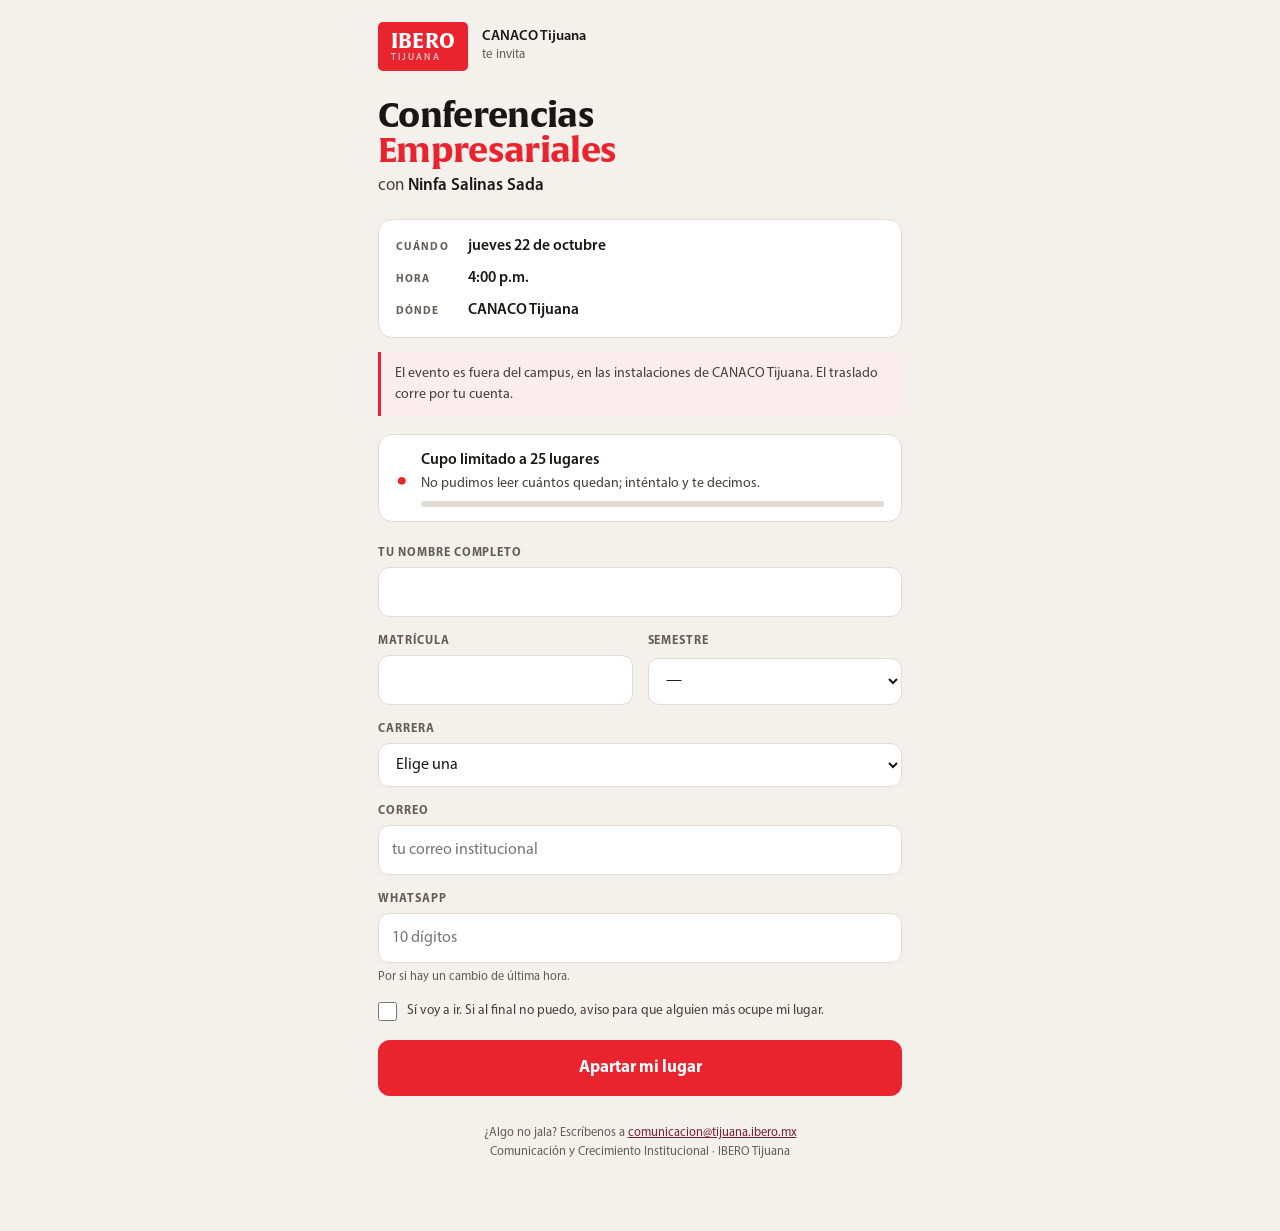
==== index.html @ 6ecba8ef "Registro para las Conferencias Empresariales de CANACO CANACO invita a 25 estudiantes de la IBERO al" ====
<!DOCTYPE html>
<html lang="es">
<head>
<meta charset="utf-8">
<meta name="viewport" content="width=device-width, initial-scale=1">
<title>Regístrate · Conferencias Empresariales CANACO · IBERO Tijuana</title>
<meta name="description" content="25 lugares para estudiantes de IBERO Tijuana en las Conferencias Empresariales de CANACO con Ninfa Salinas Sada.">
<meta name="theme-color" content="#EA242F">
<link rel="stylesheet" href="tipografia.css">
<link rel="stylesheet" href="estilos.css">
</head>
<body>

<div class="hoja" id="hoja">

  <div class="marcas">
    <div class="ibero">IBERO<small>TIJUANA</small></div>
    <div class="invita"><b id="invita">CANACO Tijuana</b>te invita</div>
  </div>

  <h1 id="titulo">Conferencias <em>Empresariales</em></h1>
  <p class="con">con <b id="con">Ninfa Salinas Sada</b></p>

  <div class="cuando">
    <div><span class="et">Cuándo</span><b id="cuando"></b></div>
    <div><span class="et">Hora</span><b id="hora"></b></div>
    <div><span class="et">Dónde</span><b id="donde"></b></div>
  </div>

  <p class="aviso" id="aviso"></p>

  <div class="lugares" id="lugares">
    <div class="n" id="quedan">··</div>
    <div class="q" style="flex:1">
      <b id="quedanTexto">Cargando lugares…</b>
      <span id="quedanPie"></span>
      <div class="barra"><i id="barra" style="width:0%"></i></div>
    </div>
  </div>

  <!-- ── el formulario ── -->
  <form id="forma" novalidate hidden>
    <div class="campo" id="c_nombre">
      <label for="nombre">Tu nombre completo</label>
      <input id="nombre" name="nombre" type="text" autocomplete="name" maxlength="120">
      <span class="error">Escribe tu nombre completo.</span>
    </div>

    <div class="dos">
      <div class="campo" id="c_matricula">
        <label for="matricula">Matrícula</label>
        <input id="matricula" name="matricula" type="text" inputmode="numeric" maxlength="20">
        <span class="error">Falta tu matrícula.</span>
      </div>
      <div class="campo" id="c_semestre">
        <label for="semestre">Semestre</label>
        <select id="semestre" name="semestre"></select>
        <span class="error">Elige tu semestre.</span>
      </div>
    </div>

    <div class="campo" id="c_carrera">
      <label for="carrera">Carrera</label>
      <select id="carrera" name="carrera"></select>
      <span class="error">Elige tu carrera.</span>
    </div>

    <div class="campo" id="c_correo">
      <label for="correo">Correo</label>
      <input id="correo" name="correo" type="email" autocomplete="email" maxlength="120"
             placeholder="tu correo institucional">
      <span class="error">Revisa tu correo: algo no cuadra.</span>
    </div>

    <div class="campo" id="c_telefono">
      <label for="telefono">WhatsApp</label>
      <input id="telefono" name="telefono" type="tel" inputmode="numeric"
             autocomplete="tel" maxlength="20" placeholder="10 dígitos">
      <span class="pista">Por si hay un cambio de última hora.</span>
      <span class="error">Son 10 dígitos, sin lada de país.</span>
    </div>

    <label class="acepto" id="c_acepto">
      <input type="checkbox" id="acepto">
      <span>Sí voy a ir. Si al final no puedo, aviso para que alguien más
            ocupe mi lugar.</span>
    </label>

    <div class="falla" id="falla"></div>

    <button type="submit" class="ir" id="enviar">Apartar mi lugar</button>
  </form>

  <!-- ── ya quedaste / ya no hay ── -->
  <div id="final"></div>

  <p class="pie" id="pie"></p>
</div>

<script src="config.js"></script>
<script src="formulario.js"></script>
</body>
</html>
---- tipografia.css ----
/* Tipografía institucional · copiada tal cual de LA PIZARRA/web/herramientas/generador-piezas.html
   (Alverata 400/700 y MyriadIbero 400/600/700, con acentos completos). No se regenera. */
@font-face{font-family:'Alverata';src:url([data-uri]) format('woff2');font-weight:400;font-style:normal;font-display:block}
@font-face{font-family:'Alverata';src:url([data-uri]) format('woff2');font-weight:700;font-style:normal;font-display:block}
@font-face{font-family:'MyriadIbero';src:url([data-uri]) format('woff2');font-weight:400;font-style:normal;font-display:block}
@font-face{font-family:'MyriadIbero';src:url([data-uri]) format('woff2');font-weight:600;font-style:normal;font-display:block}
@font-face{font-family:'MyriadIbero';src:url([data-uri]) format('woff2');font-weight:700;font-style:normal;font-display:block}
---- estilos.css ----
/* ═══════════════════════════════════════════════════════════
   Conferencias CANACO · registro
   Paleta institucional: rojo vivo para lo que invita, vino para
   lo que pesa, gris y blanco para todo lo demás. Nada de naranja.
   Hecho para el celular primero: lo van a abrir escaneando un QR.
   ═══════════════════════════════════════════════════════════ */

:root{
  --rojo:#EA242F; --vino:#7B1E2E;
  --tinta:#191713; --tinta-media:#463F38; --tinta-tenue:#655C54;
  --papel:#FFFFFF; --capa:#F4F1ED; --linea:#E2DBD4; --velo:#FBEDEE;
  --ok:#2E6B41; --ok-velo:#E7F0E9;
  --titulos:'Alverata',Georgia,serif;
  --texto:'MyriadIbero','Segoe UI',system-ui,sans-serif;
}

*{box-sizing:border-box;margin:0;padding:0}
/* Un 'form{display:grid}' le gana por especificidad al [hidden] del
   navegador, y el formulario se quedaba visible DEBAJO de la
   confirmación. Ya pasó una vez: va con !important. */
[hidden]{display:none !important}
body{
  font-family:var(--texto);background:var(--capa);color:var(--tinta);
  line-height:1.5;-webkit-font-smoothing:antialiased;
}
.hoja{max-width:560px;margin:0 auto;padding:22px 18px 70px}

/* ── Cabecera ─────────────────────────────────────────── */
.marcas{display:flex;align-items:center;gap:14px;margin-bottom:26px}
.marcas .ibero{background:var(--rojo);color:#fff;padding:8px 13px;border-radius:5px;
  font-family:var(--titulos);font-weight:700;font-size:21px;line-height:1;letter-spacing:.01em}
.marcas .ibero small{display:block;font-family:var(--texto);font-weight:400;
  font-size:9.5px;letter-spacing:.22em;margin-top:2px}
.marcas .invita{font-size:13px;color:var(--tinta-tenue);line-height:1.3}
.marcas .invita b{display:block;color:var(--tinta);font-size:14.5px;font-weight:600}

h1{font-family:var(--titulos);font-size:34px;line-height:1.04;letter-spacing:-.02em;
  font-weight:700;margin-bottom:6px}
h1 em{font-style:normal;color:var(--rojo);display:block}
.con{font-size:17px;color:var(--tinta-media);margin-bottom:20px}
.con b{color:var(--tinta);font-weight:600}

/* ── Los datos del evento ─────────────────────────────── */
.cuando{display:grid;gap:9px;background:var(--papel);border:1px solid var(--linea);
  border-radius:14px;padding:15px 17px;margin-bottom:14px}
.cuando div{display:flex;align-items:baseline;gap:10px;font-size:15.5px}
.cuando .et{font-size:11px;text-transform:uppercase;letter-spacing:.1em;
  color:var(--tinta-tenue);font-weight:700;min-width:62px}
.cuando b{font-weight:600}

.aviso{background:var(--velo);border-left:3px solid var(--rojo);border-radius:0 10px 10px 0;
  padding:11px 14px;font-size:14px;color:var(--tinta-media);margin-bottom:18px}

/* ── El contador de lugares ───────────────────────────── */
.lugares{display:flex;align-items:center;gap:13px;background:var(--papel);
  border:1px solid var(--linea);border-radius:14px;padding:14px 17px;margin-bottom:22px}
.lugares .n{font-family:var(--titulos);font-size:38px;font-weight:700;line-height:1;
  color:var(--rojo);font-variant-numeric:tabular-nums}
.lugares .q{font-size:14px;color:var(--tinta-media)}
.lugares .q b{display:block;color:var(--tinta);font-size:15.5px;font-weight:600}
.lugares.pocos .n{color:var(--vino)}
.lugares.lleno{background:var(--velo);border-color:var(--rojo)}
.lugares.lleno .n{font-size:26px}
.barra{height:6px;background:var(--linea);border-radius:99px;overflow:hidden;margin-top:7px}
.barra i{display:block;height:100%;background:var(--rojo);border-radius:99px;
  transition:width .4s ease}

/* ── El formulario ────────────────────────────────────── */
form{display:grid;gap:15px}
.campo{display:grid;gap:5px}
.campo label{font-size:12px;text-transform:uppercase;letter-spacing:.08em;
  font-weight:700;color:var(--tinta-tenue)}
.campo input,.campo select{
  font:inherit;font-size:16px;color:var(--tinta);background:var(--papel);
  border:1px solid var(--linea);border-radius:11px;padding:12px 13px;width:100%;
}
.campo input:focus,.campo select:focus{outline:2px solid var(--rojo);outline-offset:1px;
  border-color:var(--rojo)}
.campo .pista{font-size:12.5px;color:var(--tinta-tenue)}
.dos{display:grid;grid-template-columns:1fr 1fr;gap:15px}
.campo.mal input,.campo.mal select{border-color:var(--rojo);background:var(--velo)}
.campo .error{font-size:12.5px;color:var(--rojo);font-weight:600;display:none}
.campo.mal .error{display:block}

.acepto{display:flex;gap:10px;align-items:flex-start;font-size:13.5px;
  color:var(--tinta-media);line-height:1.45}
.acepto input{width:19px;height:19px;flex:none;margin-top:1px;accent-color:var(--rojo)}

button.ir{
  font:inherit;font-size:17px;font-weight:700;cursor:pointer;color:#fff;
  background:var(--rojo);border:0;border-radius:12px;padding:15px;margin-top:4px;
}
button.ir:hover{background:var(--vino)}
button.ir:disabled{background:var(--tinta-tenue);cursor:default}

.falla{display:none;background:var(--velo);border:1px solid var(--rojo);border-radius:11px;
  padding:12px 14px;font-size:14px;color:var(--vino)}
.falla.visible{display:block}

/* ── Ya quedaste / ya no hay lugar ────────────────────── */
.final{background:var(--papel);border-radius:18px;padding:30px 24px;text-align:center;
  border:1px solid var(--linea)}
.final .sello{width:62px;height:62px;border-radius:50%;background:var(--ok-velo);
  display:flex;align-items:center;justify-content:center;margin:0 auto 16px}
.final .sello svg{width:32px;height:32px;fill:none;stroke:var(--ok);stroke-width:2.6;
  stroke-linecap:round;stroke-linejoin:round}
.final.no .sello{background:var(--velo)}
.final.no .sello svg{stroke:var(--rojo)}
.final h2{font-family:var(--titulos);font-size:27px;line-height:1.1;margin-bottom:10px}
.final p{font-size:15.5px;color:var(--tinta-media);margin-bottom:12px}
.final .tuLugar{font-family:var(--titulos);font-size:52px;font-weight:700;color:var(--rojo);
  line-height:1;margin:6px 0 2px}
.final .folio{display:inline-block;font-size:13px;letter-spacing:.14em;font-weight:700;
  background:var(--capa);border-radius:8px;padding:7px 14px;margin-top:8px;color:var(--tinta-media)}
.final .recuerda{text-align:left;background:var(--capa);border-radius:12px;padding:14px 16px;
  margin-top:20px;font-size:14px;color:var(--tinta-media);display:grid;gap:7px}
.final .recuerda b{color:var(--tinta)}

.pie{margin-top:28px;font-size:12.5px;color:var(--tinta-tenue);text-align:center;line-height:1.5}
.pie a{color:var(--vino)}

.prueba{position:fixed;right:12px;bottom:12px;background:var(--vino);color:#fff;
  font-size:11px;font-weight:700;letter-spacing:.12em;padding:6px 11px;border-radius:99px;z-index:9}

@media (max-width:420px){
  h1{font-size:29px}
  .dos{grid-template-columns:1fr}
}
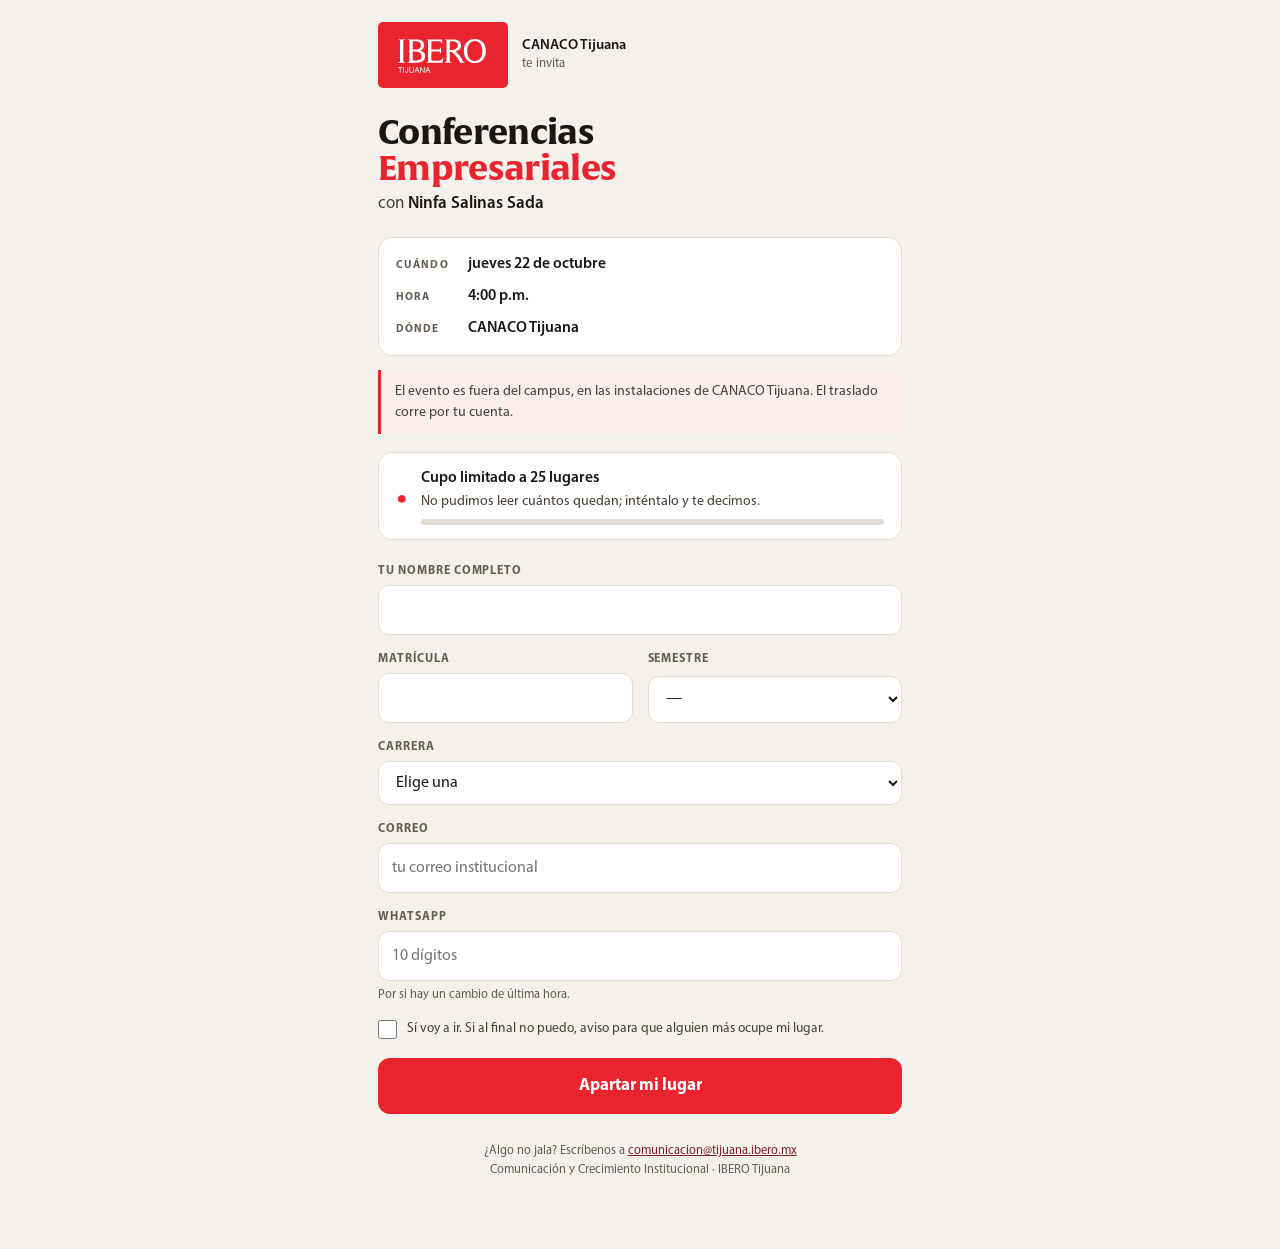
==== commit f2bc30de: "El logotipo oficial, no una imitacion en CSS Lo habia dibujado con una caja roja y texto: parecido d" ====
--- a/index.html
+++ b/index.html
@@ -1,103 +1,103 @@
-<!DOCTYPE html>
-<html lang="es">
-<head>
-<meta charset="utf-8">
-<meta name="viewport" content="width=device-width, initial-scale=1">
-<title>Regístrate · Conferencias Empresariales CANACO · IBERO Tijuana</title>
-<meta name="description" content="25 lugares para estudiantes de IBERO Tijuana en las Conferencias Empresariales de CANACO con Ninfa Salinas Sada.">
-<meta name="theme-color" content="#EA242F">
-<link rel="stylesheet" href="tipografia.css">
-<link rel="stylesheet" href="estilos.css">
-</head>
-<body>
-
-<div class="hoja" id="hoja">
-
-  <div class="marcas">
-    <div class="ibero">IBERO<small>TIJUANA</small></div>
-    <div class="invita"><b id="invita">CANACO Tijuana</b>te invita</div>
-  </div>
-
-  <h1 id="titulo">Conferencias <em>Empresariales</em></h1>
-  <p class="con">con <b id="con">Ninfa Salinas Sada</b></p>
-
-  <div class="cuando">
-    <div><span class="et">Cuándo</span><b id="cuando"></b></div>
-    <div><span class="et">Hora</span><b id="hora"></b></div>
-    <div><span class="et">Dónde</span><b id="donde"></b></div>
-  </div>
-
-  <p class="aviso" id="aviso"></p>
-
-  <div class="lugares" id="lugares">
-    <div class="n" id="quedan">··</div>
-    <div class="q" style="flex:1">
-      <b id="quedanTexto">Cargando lugares…</b>
-      <span id="quedanPie"></span>
-      <div class="barra"><i id="barra" style="width:0%"></i></div>
-    </div>
-  </div>
-
-  <!-- ── el formulario ── -->
-  <form id="forma" novalidate hidden>
-    <div class="campo" id="c_nombre">
-      <label for="nombre">Tu nombre completo</label>
-      <input id="nombre" name="nombre" type="text" autocomplete="name" maxlength="120">
-      <span class="error">Escribe tu nombre completo.</span>
-    </div>
-
-    <div class="dos">
-      <div class="campo" id="c_matricula">
-        <label for="matricula">Matrícula</label>
-        <input id="matricula" name="matricula" type="text" inputmode="numeric" maxlength="20">
-        <span class="error">Falta tu matrícula.</span>
-      </div>
-      <div class="campo" id="c_semestre">
-        <label for="semestre">Semestre</label>
-        <select id="semestre" name="semestre"></select>
-        <span class="error">Elige tu semestre.</span>
-      </div>
-    </div>
-
-    <div class="campo" id="c_carrera">
-      <label for="carrera">Carrera</label>
-      <select id="carrera" name="carrera"></select>
-      <span class="error">Elige tu carrera.</span>
-    </div>
-
-    <div class="campo" id="c_correo">
-      <label for="correo">Correo</label>
-      <input id="correo" name="correo" type="email" autocomplete="email" maxlength="120"
-             placeholder="tu correo institucional">
-      <span class="error">Revisa tu correo: algo no cuadra.</span>
-    </div>
-
-    <div class="campo" id="c_telefono">
-      <label for="telefono">WhatsApp</label>
-      <input id="telefono" name="telefono" type="tel" inputmode="numeric"
-             autocomplete="tel" maxlength="20" placeholder="10 dígitos">
-      <span class="pista">Por si hay un cambio de última hora.</span>
-      <span class="error">Son 10 dígitos, sin lada de país.</span>
-    </div>
-
-    <label class="acepto" id="c_acepto">
-      <input type="checkbox" id="acepto">
-      <span>Sí voy a ir. Si al final no puedo, aviso para que alguien más
-            ocupe mi lugar.</span>
-    </label>
-
-    <div class="falla" id="falla"></div>
-
-    <button type="submit" class="ir" id="enviar">Apartar mi lugar</button>
-  </form>
-
-  <!-- ── ya quedaste / ya no hay ── -->
-  <div id="final"></div>
-
-  <p class="pie" id="pie"></p>
-</div>
-
-<script src="config.js"></script>
-<script src="formulario.js"></script>
-</body>
-</html>
+<!DOCTYPE html>
+<html lang="es">
+<head>
+<meta charset="utf-8">
+<meta name="viewport" content="width=device-width, initial-scale=1">
+<title>Regístrate · Conferencias Empresariales CANACO · IBERO Tijuana</title>
+<meta name="description" content="25 lugares para estudiantes de IBERO Tijuana en las Conferencias Empresariales de CANACO con Ninfa Salinas Sada.">
+<meta name="theme-color" content="#EA242F">
+<link rel="stylesheet" href="tipografia.css">
+<link rel="stylesheet" href="estilos.css">
+</head>
+<body>
+
+<div class="hoja" id="hoja">
+
+  <div class="marcas">
+    <div class="ibero"><img src="logo-ibero.svg" alt="IBERO Tijuana" width="300" height="128"></div>
+    <div class="invita"><b id="invita">CANACO Tijuana</b>te invita</div>
+  </div>
+
+  <h1 id="titulo">Conferencias <em>Empresariales</em></h1>
+  <p class="con">con <b id="con">Ninfa Salinas Sada</b></p>
+
+  <div class="cuando">
+    <div><span class="et">Cuándo</span><b id="cuando"></b></div>
+    <div><span class="et">Hora</span><b id="hora"></b></div>
+    <div><span class="et">Dónde</span><b id="donde"></b></div>
+  </div>
+
+  <p class="aviso" id="aviso"></p>
+
+  <div class="lugares" id="lugares">
+    <div class="n" id="quedan">··</div>
+    <div class="q" style="flex:1">
+      <b id="quedanTexto">Cargando lugares…</b>
+      <span id="quedanPie"></span>
+      <div class="barra"><i id="barra" style="width:0%"></i></div>
+    </div>
+  </div>
+
+  <!-- ── el formulario ── -->
+  <form id="forma" novalidate hidden>
+    <div class="campo" id="c_nombre">
+      <label for="nombre">Tu nombre completo</label>
+      <input id="nombre" name="nombre" type="text" autocomplete="name" maxlength="120">
+      <span class="error">Escribe tu nombre completo.</span>
+    </div>
+
+    <div class="dos">
+      <div class="campo" id="c_matricula">
+        <label for="matricula">Matrícula</label>
+        <input id="matricula" name="matricula" type="text" inputmode="numeric" maxlength="20">
+        <span class="error">Falta tu matrícula.</span>
+      </div>
+      <div class="campo" id="c_semestre">
+        <label for="semestre">Semestre</label>
+        <select id="semestre" name="semestre"></select>
+        <span class="error">Elige tu semestre.</span>
+      </div>
+    </div>
+
+    <div class="campo" id="c_carrera">
+      <label for="carrera">Carrera</label>
+      <select id="carrera" name="carrera"></select>
+      <span class="error">Elige tu carrera.</span>
+    </div>
+
+    <div class="campo" id="c_correo">
+      <label for="correo">Correo</label>
+      <input id="correo" name="correo" type="email" autocomplete="email" maxlength="120"
+             placeholder="tu correo institucional">
+      <span class="error">Revisa tu correo: algo no cuadra.</span>
+    </div>
+
+    <div class="campo" id="c_telefono">
+      <label for="telefono">WhatsApp</label>
+      <input id="telefono" name="telefono" type="tel" inputmode="numeric"
+             autocomplete="tel" maxlength="20" placeholder="10 dígitos">
+      <span class="pista">Por si hay un cambio de última hora.</span>
+      <span class="error">Son 10 dígitos, sin lada de país.</span>
+    </div>
+
+    <label class="acepto" id="c_acepto">
+      <input type="checkbox" id="acepto">
+      <span>Sí voy a ir. Si al final no puedo, aviso para que alguien más
+            ocupe mi lugar.</span>
+    </label>
+
+    <div class="falla" id="falla"></div>
+
+    <button type="submit" class="ir" id="enviar">Apartar mi lugar</button>
+  </form>
+
+  <!-- ── ya quedaste / ya no hay ── -->
+  <div id="final"></div>
+
+  <p class="pie" id="pie"></p>
+</div>
+
+<script src="config.js"></script>
+<script src="formulario.js"></script>
+</body>
+</html>
--- a/estilos.css
+++ b/estilos.css
@@ -27,10 +27,12 @@
 
 /* ── Cabecera ─────────────────────────────────────────── */
 .marcas{display:flex;align-items:center;gap:14px;margin-bottom:26px}
-.marcas .ibero{background:var(--rojo);color:#fff;padding:8px 13px;border-radius:5px;
-  font-family:var(--titulos);font-weight:700;font-size:21px;line-height:1;letter-spacing:.01em}
-.marcas .ibero small{display:block;font-family:var(--texto);font-weight:400;
-  font-size:9.5px;letter-spacing:.22em;margin-top:2px}
+/* El membrete oficial: el logotipo EN BLANCO dentro de su caja
+   roja, tal como viene en los formatos de la oficina. El archivo
+   es el vectorial de 00_RECURSOS/Logos, no un dibujo con CSS: el
+   logotipo no se imita ni se recorta. */
+.marcas .ibero{background:var(--rojo);border-radius:5px;padding:11px 13px;flex:none}
+.marcas .ibero img{display:block;width:104px;height:auto}
 .marcas .invita{font-size:13px;color:var(--tinta-tenue);line-height:1.3}
 .marcas .invita b{display:block;color:var(--tinta);font-size:14.5px;font-weight:600}
 
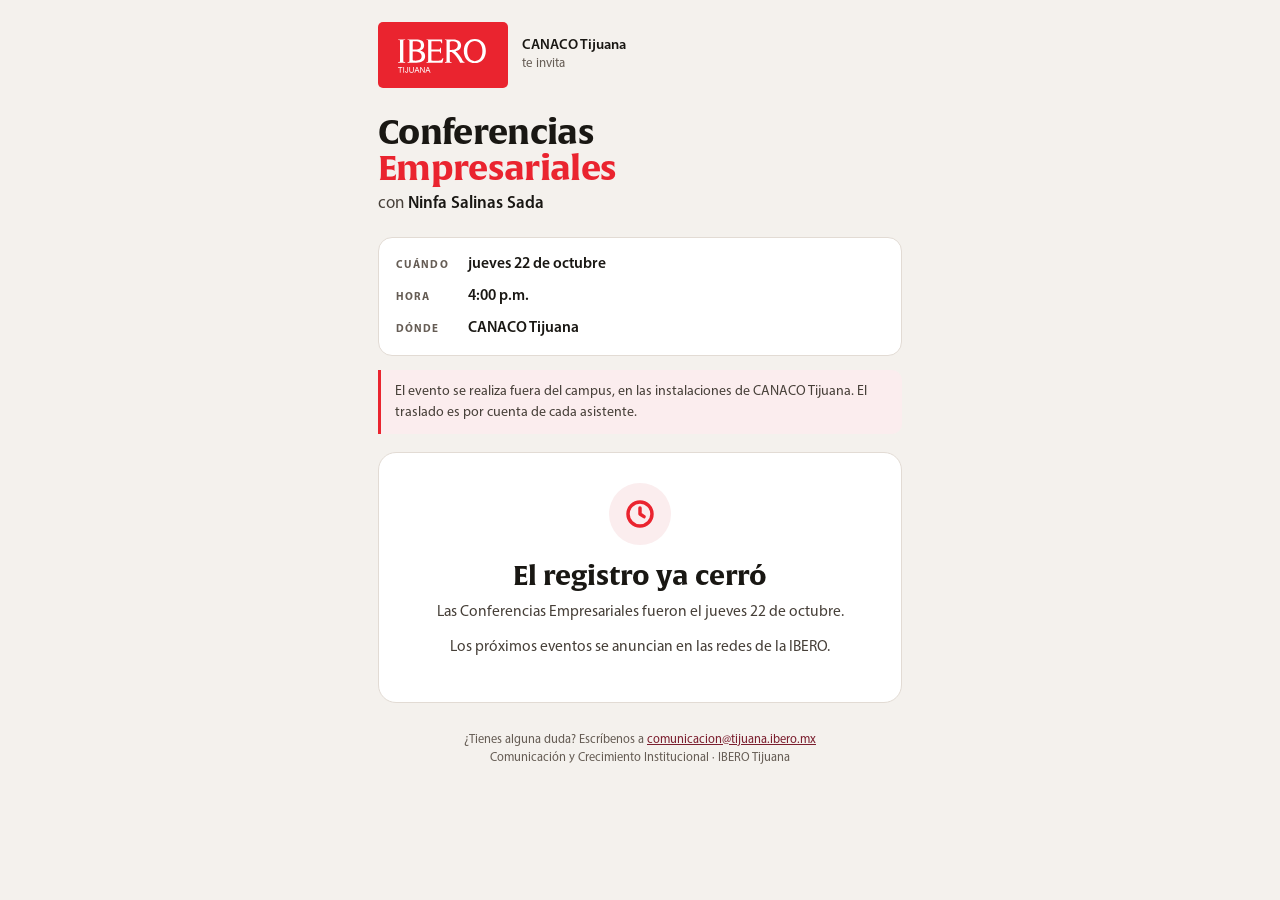
==== commit 9dd32243: "Fuera la casilla de compromiso y fuera el lenguaje coloquial Dos correcciones de Leo.  LA CASILLA «S" ====
--- a/index.html
+++ b/index.html
@@ -69,22 +69,16 @@
       <label for="correo">Correo</label>
       <input id="correo" name="correo" type="email" autocomplete="email" maxlength="120"
              placeholder="tu correo institucional">
-      <span class="error">Revisa tu correo: algo no cuadra.</span>
+      <span class="error">El correo no parece válido.</span>
     </div>
 
     <div class="campo" id="c_telefono">
       <label for="telefono">WhatsApp</label>
       <input id="telefono" name="telefono" type="tel" inputmode="numeric"
              autocomplete="tel" maxlength="20" placeholder="10 dígitos">
-      <span class="pista">Por si hay un cambio de última hora.</span>
+      <span class="pista">Para avisarte de cualquier cambio.</span>
       <span class="error">Son 10 dígitos, sin lada de país.</span>
     </div>
-
-    <label class="acepto" id="c_acepto">
-      <input type="checkbox" id="acepto">
-      <span>Sí voy a ir. Si al final no puedo, aviso para que alguien más
-            ocupe mi lugar.</span>
-    </label>
 
     <div class="falla" id="falla"></div>
 
--- a/estilos.css
+++ b/estilos.css
@@ -84,10 +84,6 @@
 .campo .error{font-size:12.5px;color:var(--rojo);font-weight:600;display:none}
 .campo.mal .error{display:block}
 
-.acepto{display:flex;gap:10px;align-items:flex-start;font-size:13.5px;
-  color:var(--tinta-media);line-height:1.45}
-.acepto input{width:19px;height:19px;flex:none;margin-top:1px;accent-color:var(--rojo)}
-
 button.ir{
   font:inherit;font-size:17px;font-weight:700;cursor:pointer;color:#fff;
   background:var(--rojo);border:0;border-radius:12px;padding:15px;margin-top:4px;
